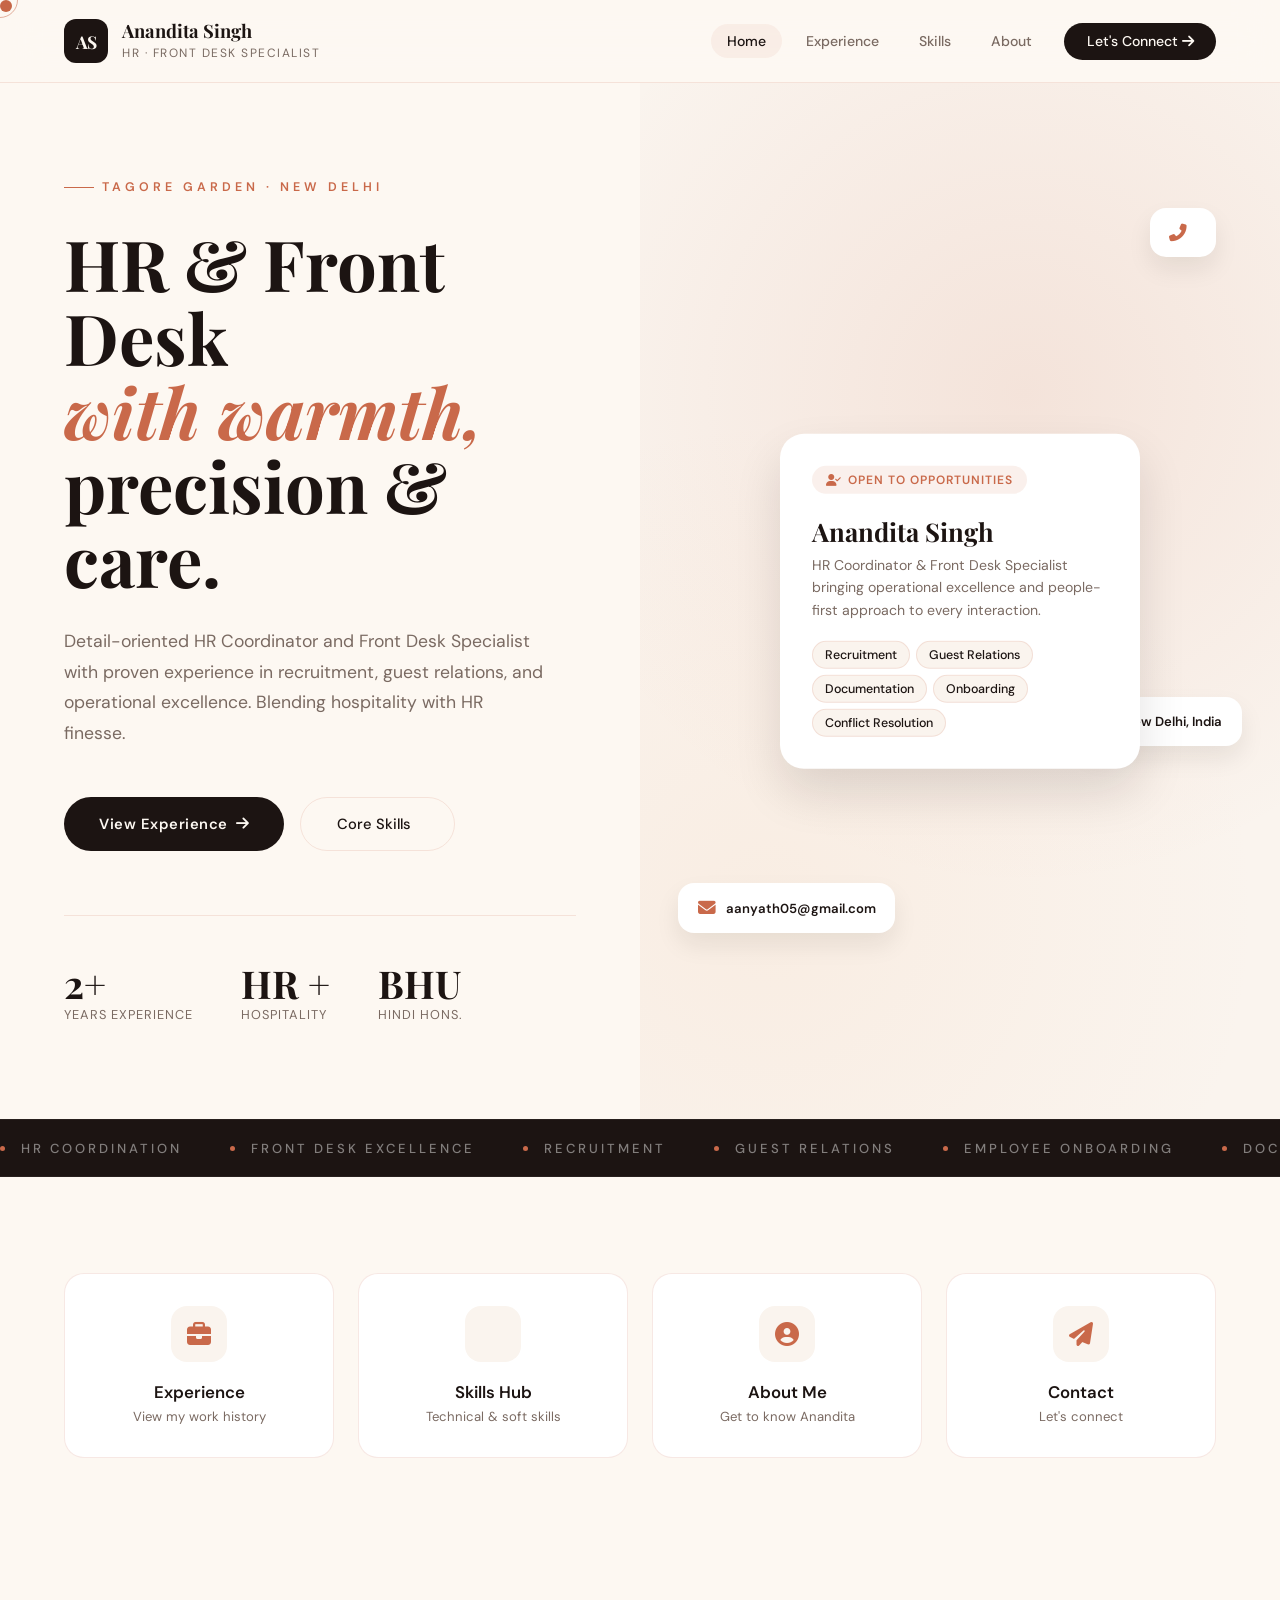
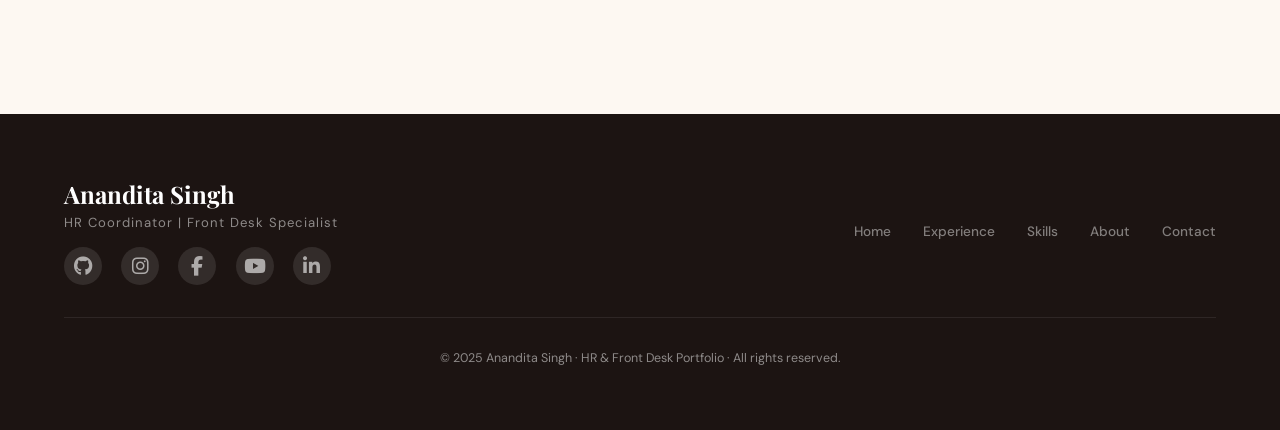
==== index.html @ 4f12a7ea "Add files via upload" ====
<!DOCTYPE html>
<html lang="en">
<head>
    <meta charset="UTF-8">
    <meta name="viewport" content="width=device-width, initial-scale=1.0, user-scalable=yes">
    <title>Anandita Singh · HR & Front Desk Professional</title>
    <link rel="preconnect" href="https://fonts.googleapis.com">
    <link rel="preconnect" href="https://fonts.gstatic.com" crossorigin>
    <link href="https://fonts.googleapis.com/css2?family=Playfair+Display:ital,wght@0,400;0,700;0,900;1,400&family=DM+Sans:wght@300;400;500;600&display=swap" rel="stylesheet">
    <link rel="stylesheet" href="https://cdnjs.cloudflare.com/ajax/libs/font-awesome/6.4.0/css/all.min.css">
    <link rel="stylesheet" href="css/style.css">
    <style>
        /* Enhanced Splash Screen Styles */
        #splash {
            position: fixed;
            inset: 0;
            z-index: 9999;
            background: linear-gradient(135deg, #1c1412 0%, #2a1e1a 50%, #1c1412 100%);
            display: flex;
            align-items: center;
            justify-content: center;
            transition: opacity 1.2s ease, visibility 1.2s ease;
            overflow: hidden;
        }
        
        /* Animated background particles */
        .splash-particles {
            position: absolute;
            width: 100%;
            height: 100%;
            overflow: hidden;
        }
        
        .particle {
            position: absolute;
            background: rgba(201, 105, 74, 0.3);
            border-radius: 50%;
            animation: floatParticle linear infinite;
        }
        
        @keyframes floatParticle {
            0% {
                transform: translateY(100vh) rotate(0deg);
                opacity: 0;
            }
            10% {
                opacity: 0.5;
            }
            90% {
                opacity: 0.5;
            }
            100% {
                transform: translateY(-100vh) rotate(360deg);
                opacity: 0;
            }
        }
        
        .splash-inner {
            text-align: center;
            position: relative;
            z-index: 2;
            animation: containerGlow 2s ease-in-out infinite;
        }
        
        @keyframes containerGlow {
            0%, 100% {
                text-shadow: 0 0 20px rgba(201, 105, 74, 0.3);
            }
            50% {
                text-shadow: 0 0 40px rgba(201, 105, 74, 0.6);
            }
        }
        
        .splash-bg-text {
            font-family: 'Playfair Display', serif;
            font-size: clamp(100px, 20vw, 250px);
            font-weight: 900;
            color: rgba(255, 255, 255, 0.02);
            position: absolute;
            top: 50%;
            left: 50%;
            transform: translate(-50%, -50%);
            white-space: nowrap;
            letter-spacing: -8px;
            user-select: none;
            animation: bgTextPulse 3s ease-in-out infinite;
        }
        
        @keyframes bgTextPulse {
            0%, 100% {
                opacity: 0.3;
                transform: translate(-50%, -50%) scale(1);
            }
            50% {
                opacity: 0.6;
                transform: translate(-50%, -50%) scale(1.05);
            }
        }
        
        .splash-label {
            font-size: 0.85rem;
            letter-spacing: 8px;
            text-transform: uppercase;
            color: var(--blush);
            margin-bottom: 1.5rem;
            opacity: 0;
            animation: fadeUpSlide 0.8s 0.3s forwards, labelGlow 2s 1s ease-in-out infinite;
            position: relative;
            display: inline-block;
        }
        
        @keyframes labelGlow {
            0%, 100% {
                text-shadow: 0 0 5px rgba(242, 196, 160, 0.5);
            }
            50% {
                text-shadow: 0 0 20px rgba(242, 196, 160, 0.8);
            }
        }
        
        .splash-name {
            font-family: 'Playfair Display', serif;
            font-size: clamp(2.8rem, 7vw, 5.5rem);
            font-weight: 700;
            color: white;
            line-height: 1.1;
            opacity: 0;
            animation: fadeUpSlide 0.8s 0.6s forwards;
            position: relative;
        }
        
        .splash-name em {
            font-style: italic;
            color: var(--rose);
            position: relative;
            display: inline-block;
            animation: nameEmphasis 1.5s ease-in-out infinite;
        }
        
        @keyframes nameEmphasis {
            0%, 100% {
                text-shadow: 0 0 5px var(--rose);
            }
            50% {
                text-shadow: 0 0 20px var(--rose);
            }
        }
        
        .splash-role {
            font-size: 1.1rem;
            color: rgba(255, 255, 255, 0.6);
            margin-top: 1rem;
            letter-spacing: 3px;
            opacity: 0;
            animation: fadeUpSlide 0.8s 0.9s forwards;
            font-weight: 400;
        }
        
        .splash-bar {
            width: 60px;
            height: 2px;
            background: linear-gradient(90deg, var(--blush), var(--terracotta));
            margin: 2rem auto 0;
            opacity: 0;
            animation: fadeUpSlide 0.5s 1.1s forwards, expandBar 1.2s 1.2s forwards;
            border-radius: 2px;
        }
        
        @keyframes expandBar {
            to {
                width: 320px;
                background: linear-gradient(90deg, var(--terracotta), var(--rose));
            }
        }
        
        @keyframes fadeUpSlide {
            from {
                opacity: 0;
                transform: translateY(30px);
            }
            to {
                opacity: 1;
                transform: translateY(0);
            }
        }
        
        /* Decorative circles */
        .splash-circle {
            position: absolute;
            border-radius: 50%;
            background: radial-gradient(circle, rgba(201, 105, 74, 0.2) 0%, transparent 70%);
            animation: circlePulse 3s ease-in-out infinite;
        }
        
        .circle-1 {
            width: 300px;
            height: 300px;
            top: -150px;
            left: -150px;
            animation-delay: 0s;
        }
        
        .circle-2 {
            width: 500px;
            height: 500px;
            bottom: -250px;
            right: -250px;
            animation-delay: 1s;
        }
        
        .circle-3 {
            width: 200px;
            height: 200px;
            top: 50%;
            left: 50%;
            transform: translate(-50%, -50%);
            animation-delay: 0.5s;
        }
        
        @keyframes circlePulse {
            0%, 100% {
                opacity: 0.3;
                transform: scale(1);
            }
            50% {
                opacity: 0.6;
                transform: scale(1.1);
            }
        }
        
        /* Loading indicator */
        .splash-loader {
            position: absolute;
            bottom: 15%;
            left: 50%;
            transform: translateX(-50%);
            display: flex;
            gap: 8px;
            opacity: 0;
            animation: fadeUpSlide 0.5s 1.4s forwards;
        }
        
        .loader-dot {
            width: 8px;
            height: 8px;
            background: var(--terracotta);
            border-radius: 50%;
            animation: loaderBounce 1.4s ease-in-out infinite;
        }
        
        .loader-dot:nth-child(1) {
            animation-delay: 0s;
        }
        
        .loader-dot:nth-child(2) {
            animation-delay: 0.2s;
        }
        
        .loader-dot:nth-child(3) {
            animation-delay: 0.4s;
        }
        
        @keyframes loaderBounce {
            0%, 80%, 100% {
                transform: scale(0.6);
                opacity: 0.5;
            }
            40% {
                transform: scale(1);
                opacity: 1;
            }
        }
        
        /* Footer Social Icons Styles */
        .footer-social {
            display: flex;
            gap: 1.2rem;
            margin-top: 1rem;
        }
        
        .footer-social-icon {
            width: 38px;
            height: 38px;
            background: rgba(255, 255, 255, 0.1);
            border-radius: 50%;
            display: flex;
            align-items: center;
            justify-content: center;
            font-size: 1.2rem;
            text-decoration: none;
            transition: all 0.3s ease;
            color: rgba(255, 255, 255, 0.6);
            position: relative;
            overflow: hidden;
        }
        
        .footer-social-icon::before {
            content: '';
            position: absolute;
            width: 100%;
            height: 100%;
            background: linear-gradient(135deg, var(--terracotta), var(--rose));
            top: 0;
            left: -100%;
            transition: left 0.3s ease;
            z-index: 0;
        }
        
        .footer-social-icon:hover::before {
            left: 0;
        }
        
        .footer-social-icon i {
            position: relative;
            z-index: 1;
            transition: all 0.3s ease;
        }
        
        .footer-social-icon:hover {
            transform: translateY(-3px);
            color: white;
        }
        
        .footer-social-icon:hover i {
            transform: scale(1.1);
        }
        
        .footer-social-icon.instagram:hover {
            box-shadow: 0 5px 15px rgba(225, 48, 108, 0.3);
        }
        
        .footer-social-icon.facebook:hover {
            box-shadow: 0 5px 15px rgba(24, 119, 242, 0.3);
        }
        
        .footer-social-icon.youtube:hover {
            box-shadow: 0 5px 15px rgba(255, 0, 0, 0.3);
        }
        
        .footer-social-icon.github:hover {
            box-shadow: 0 5px 15px rgba(255, 255, 255, 0.3);
        }
        
        @keyframes pulse {
            0%, 100% {
                transform: scale(1);
            }
            50% {
                transform: scale(1.05);
            }
        }
        
        .footer-social-icon {
            animation: pulse 2s ease-in-out infinite;
        }
        
        .footer-social-icon:nth-child(1) {
            animation-delay: 0s;
        }
        
        .footer-social-icon:nth-child(2) {
            animation-delay: 0.2s;
        }
        
        .footer-social-icon:nth-child(3) {
            animation-delay: 0.4s;
        }
        
        .footer-social-icon:nth-child(4) {
            animation-delay: 0.6s;
        }
        
        .footer-social-icon:hover {
            animation: none;
        }
        
        @media (max-width: 768px) {
            .footer-social {
                justify-content: center;
                margin-top: 1rem;
            }
            
            .footer-social-icon {
                width: 35px;
                height: 35px;
                font-size: 1rem;
            }
            
            .splash-label {
                letter-spacing: 5px;
                font-size: 0.7rem;
            }
            
            .splash-role {
                font-size: 0.9rem;
                letter-spacing: 2px;
            }
        }
    </style>
</head>
<body>
    <div class="cursor" id="cursor"></div>
    <div class="cursor-follower" id="follower"></div>

    <!-- Enhanced Splash Screen -->
    <div id="splash">
        <!-- Animated Particles -->
        <div class="splash-particles" id="particles"></div>
        
        <!-- Decorative Circles -->
        <div class="splash-circle circle-1"></div>
        <div class="splash-circle circle-2"></div>
        <div class="splash-circle circle-3"></div>
        
        <div class="splash-inner">
            <div class="splash-bg-text">HR</div>
            <div class="splash-label">✨ HR & Front Desk Specialist ✨</div>
            <h1 class="splash-name">Anandita <em>Singh</em></h1>
            <p class="splash-role">HR Coordinator · Front Desk Professional</p>
            <div class="splash-bar"></div>
        </div>
        
        <!-- Loading Indicator -->
        <div class="splash-loader">
            <div class="loader-dot"></div>
            <div class="loader-dot"></div>
            <div class="loader-dot"></div>
        </div>
    </div>

    <header>
        <div class="header-logo">
            <div class="logo-mark">AS</div>
            <div class="logo-info">
                <h1>Anandita Singh</h1>
                <span>HR · Front Desk Specialist</span>
            </div>
        </div>
        <nav>
            <a href="index.html" class="active">Home</a>
            <a href="pages/experience.html">Experience</a>
            <a href="pages/skills.html">Skills</a>
            <a href="pages/about.html">About</a>
            <a href="pages/contact.html" class="nav-cta">Let's Connect <i class="fas fa-arrow-right"></i></a>
        </nav>
    </header>

    <main>
        <section class="hero">
            <div class="hero-left">
                <div class="hero-eyebrow">Tagore Garden · New Delhi</div>
                <h1 class="hero-title">
                    HR & Front Desk<br><em>with warmth,</em><br>precision & care.
                </h1>
                <p class="hero-desc">
                    Detail-oriented HR Coordinator and Front Desk Specialist with proven experience in recruitment, guest relations, and operational excellence. Blending hospitality with HR finesse.
                </p>
                <div class="hero-actions">
                    <a href="pages/experience.html" class="btn-primary">
                        View Experience <i class="fas fa-arrow-right"></i>
                    </a>
                    <a href="pages/skills.html" class="btn-ghost">
                        Core Skills <i class="fas fa-sparkles"></i>
                    </a>
                </div>
                <div class="hero-stats">
                    <div class="stat-item">
                        <div class="stat-num">2+</div>
                        <div class="stat-label">Years Experience</div>
                    </div>
                    <div class="stat-item">
                        <div class="stat-num">HR +</div>
                        <div class="stat-label">Hospitality</div>
                    </div>
                    <div class="stat-item">
                        <div class="stat-num">BHU</div>
                        <div class="stat-label">Hindi Hons.</div>
                    </div>
                </div>
            </div>
            <div class="hero-right">
                <div class="hero-pattern"></div>
                <div class="floating-badge fb-1">
                    <i class="fas fa-phone-alt"></i> <anaditasingh class="hr"></anaditasingh>
                </div>
                <div class="floating-badge fb-2">
                    <i class="fas fa-envelope"></i> aanyath05@gmail.com
                </div>
                <div class="floating-badge fb-3">
                    <i class="fas fa-map-marker-alt"></i> New Delhi, India
                </div>
                <div class="hero-card-stack">
                    <div class="hero-card">
                        <div class="hero-card-tag">
                            <i class="fas fa-user-check"></i> Open to opportunities
                        </div>
                        <h3>Anandita Singh</h3>
                        <p>HR Coordinator & Front Desk Specialist bringing operational excellence and people-first approach to every interaction.</p>
                        <div class="hero-card-chips">
                            <span class="chip">Recruitment</span>
                            <span class="chip">Guest Relations</span>
                            <span class="chip">Documentation</span>
                            <span class="chip">Onboarding</span>
                            <span class="chip">Conflict Resolution</span>
                        </div>
                    </div>
                </div>
            </div>
        </section>

        <div class="marquee-wrap">
            <div class="marquee-track">
                <span class="marquee-item"><span class="marquee-dot"></span> HR Coordination</span>
                <span class="marquee-item"><span class="marquee-dot"></span> Front Desk Excellence</span>
                <span class="marquee-item"><span class="marquee-dot"></span> Recruitment</span>
                <span class="marquee-item"><span class="marquee-dot"></span> Guest Relations</span>
                <span class="marquee-item"><span class="marquee-dot"></span> Employee Onboarding</span>
                <span class="marquee-item"><span class="marquee-dot"></span> Documentation</span>
                <span class="marquee-item"><span class="marquee-dot"></span> Conflict Resolution</span>
                <span class="marquee-item"><span class="marquee-dot"></span> Social Media Management</span>
                <span class="marquee-item"><span class="marquee-dot"></span> HR Coordination</span>
                <span class="marquee-item"><span class="marquee-dot"></span> Front Desk Excellence</span>
            </div>
        </div>

        <div class="section">
            <div class="quick-nav">
                <a href="pages/experience.html" class="qnav-card">
                    <div class="qnav-icon"><i class="fas fa-briefcase"></i></div>
                    <h3>Experience</h3>
                    <p>View my work history</p>
                </a>
                <a href="pages/skills.html" class="qnav-card">
                    <div class="qnav-icon"><i class="fas fa-chart-network"></i></div>
                    <h3>Skills Hub</h3>
                    <p>Technical & soft skills</p>
                </a>
                <a href="pages/about.html" class="qnav-card">
                    <div class="qnav-icon"><i class="fas fa-user-circle"></i></div>
                    <h3>About Me</h3>
                    <p>Get to know Anandita</p>
                </a>
                <a href="pages/contact.html" class="qnav-card">
                    <div class="qnav-icon"><i class="fas fa-paper-plane"></i></div>
                    <h3>Contact</h3>
                    <p>Let's connect</p>
                </a>
            </div>
        </div>
    </main>

    <footer>
        <div class="footer-inner">
            <div class="footer-brand">
                <h3>Anandita Singh</h3>
                <p>HR Coordinator | Front Desk Specialist</p>
                <div class="footer-social">
                    <a href="https://github.com/hr-anandita" target="_blank" class="footer-social-icon github">
                        <i class="fab fa-github"></i>
                    </a>
                    <a href="https://www.instagram.com/aanya_rajvansh" target="_blank" class="footer-social-icon instagram">
                        <i class="fab fa-instagram"></i>
                    </a>
                    <a href="https://facebook.com/anandita.hr" target="_blank" class="footer-social-icon facebook">
                        <i class="fab fa-facebook-f"></i>
                    </a>
                    <a href="https://www.youtube.com/@aanya_rajvansh" target="_blank" class="footer-social-icon youtube">
                        <i class="fab fa-youtube"></i>
                    </a>
                    <a href="https://in.linkedin.com/in/aanya-rajvansh-73594425a" target="_blank" class="footer-social-icon linkedin">
                        <i class="fab fa-linkedin-in"></i>  
                    </a>
                </div>
            </div>
            <div class="footer-links">
                <a href="index.html">Home</a>
                <a href="pages/experience.html">Experience</a>
                <a href="pages/skills.html">Skills</a>
                <a href="pages/about.html">About</a>
                <a href="pages/contact.html">Contact</a>
            </div>
        </div>
        <p class="footer-copy">© 2025 Anandita Singh · HR & Front Desk Portfolio · All rights reserved.</p>
    </footer>

    <script src="js/main.js"></script>
    <script>
        // Create animated particles
        function createParticles() {
            const particlesContainer = document.getElementById('particles');
            if (!particlesContainer) return;
            
            const particleCount = 50;
            
            for (let i = 0; i < particleCount; i++) {
                const particle = document.createElement('div');
                particle.classList.add('particle');
                
                const size = Math.random() * 6 + 2;
                const left = Math.random() * 100;
                const duration = Math.random() * 10 + 5;
                const delay = Math.random() * 5;
                
                particle.style.cssText = `
                    width: ${size}px;
                    height: ${size}px;
                    left: ${left}%;
                    animation-duration: ${duration}s;
                    animation-delay: ${delay}s;
                    background: rgba(201, 105, 74, ${Math.random() * 0.4 + 0.1});
                `;
                
                particlesContainer.appendChild(particle);
            }
        }
        
        // Call when page loads
        document.addEventListener('DOMContentLoaded', createParticles);
        
        // Update splash timeout to match enhanced animation
        setTimeout(() => {
            document.body.classList.add('loaded');
        }, 2800);
    </script>
</body>
</html>
---- css/style.css ----
:root {
    --cream: #fdf8f2;
    --blush: #f2c4a0;
    --terracotta: #c9694a;
    --rose: #e8a08a;
    --ink: #1c1412;
    --muted: #7a6a62;
    --soft-bg: #faf4ee;
    --border: rgba(201, 105, 74, 0.15);
    --shadow-sm: 0 4px 12px rgba(28, 20, 18, 0.05);
    --shadow-md: 0 12px 24px rgba(28, 20, 18, 0.08);
    --shadow-lg: 0 24px 48px rgba(28, 20, 18, 0.12);
    --transition: all 0.3s cubic-bezier(0.4, 0, 0.2, 1);
}

* {
    margin: 0;
    padding: 0;
    box-sizing: border-box;
}

html {
    scroll-behavior: smooth;
}

body {
    background: var(--cream);
    color: var(--ink);
    font-family: 'DM Sans', sans-serif;
    overflow-x: hidden;
    cursor: none;
    opacity: 0;
    transition: opacity 0.5s ease;
}

body.loaded {
    opacity: 1;
}

/* Custom Cursor */
.cursor {
    width: 12px;
    height: 12px;
    background: var(--terracotta);
    border-radius: 50%;
    position: fixed;
    z-index: 99999;
    pointer-events: none;
    transition: transform 0.15s ease;
    mix-blend-mode: multiply;
}

.cursor-follower {
    width: 36px;
    height: 36px;
    border: 1.5px solid var(--terracotta);
    border-radius: 50%;
    position: fixed;
    z-index: 99998;
    pointer-events: none;
    transition: all 0.25s ease;
    opacity: 0.5;
}

/* Loading Animation */
#splash {
    position: fixed;
    inset: 0;
    z-index: 9999;
    background: var(--ink);
    display: flex;
    align-items: center;
    justify-content: center;
    transition: opacity 1s ease, visibility 1s ease;
}

.splash-inner {
    text-align: center;
    position: relative;
}

.splash-bg-text {
    font-family: 'Playfair Display', serif;
    font-size: clamp(80px, 18vw, 220px);
    font-weight: 900;
    color: rgba(255, 255, 255, 0.03);
    position: absolute;
    top: 50%;
    left: 50%;
    transform: translate(-50%, -50%);
    white-space: nowrap;
    letter-spacing: -5px;
    user-select: none;
}

.splash-label {
    font-size: 0.75rem;
    letter-spacing: 6px;
    text-transform: uppercase;
    color: var(--blush);
    margin-bottom: 1.5rem;
    opacity: 0;
    animation: fadeUp 0.8s 0.3s forwards;
}

.splash-name {
    font-family: 'Playfair Display', serif;
    font-size: clamp(2.5rem, 6vw, 5rem);
    font-weight: 700;
    color: white;
    line-height: 1.1;
    opacity: 0;
    animation: fadeUp 0.8s 0.6s forwards;
}

.splash-name em {
    font-style: italic;
    color: var(--rose);
}

.splash-role {
    font-size: 1rem;
    color: rgba(255, 255, 255, 0.5);
    margin-top: 1rem;
    letter-spacing: 2px;
    opacity: 0;
    animation: fadeUp 0.8s 0.9s forwards;
}

.splash-bar {
    width: 60px;
    height: 2px;
    background: var(--blush);
    margin: 2rem auto 0;
    opacity: 0;
    animation: fadeUp 0.5s 1.1s forwards, expandBar 1.2s 1.2s forwards;
}

@keyframes expandBar {
    to {
        width: 280px;
        background: var(--terracotta);
    }
}

@keyframes fadeUp {
    from {
        opacity: 0;
        transform: translateY(20px);
    }
    to {
        opacity: 1;
        transform: translateY(0);
    }
}

body.loaded #splash {
    opacity: 0;
    visibility: hidden;
}

/* Header */
header {
    position: sticky;
    top: 0;
    z-index: 500;
    padding: 1.2rem 4rem;
    display: flex;
    align-items: center;
    justify-content: space-between;
    background: rgba(253, 248, 242, 0.85);
    backdrop-filter: blur(20px);
    border-bottom: 1px solid var(--border);
}

.header-logo {
    display: flex;
    align-items: center;
    gap: 14px;
    cursor: pointer;
}

.logo-mark {
    width: 44px;
    height: 44px;
    background: var(--ink);
    border-radius: 12px;
    display: flex;
    align-items: center;
    justify-content: center;
    font-family: 'Playfair Display', serif;
    font-size: 1.1rem;
    color: var(--cream);
    font-weight: 700;
    letter-spacing: -1px;
}

.logo-info h1 {
    font-family: 'Playfair Display', serif;
    font-size: 1.15rem;
    font-weight: 700;
    color: var(--ink);
    line-height: 1.1;
}

.logo-info span {
    font-size: 0.75rem;
    color: var(--muted);
    letter-spacing: 1.5px;
    text-transform: uppercase;
}

nav {
    display: flex;
    align-items: center;
    gap: 0.5rem;
    flex-wrap: wrap;
}

nav a {
    text-decoration: none;
    color: var(--muted);
    font-size: 0.88rem;
    padding: 0.5rem 1rem;
    border-radius: 40px;
    transition: var(--transition);
    font-weight: 500;
}

nav a:hover,
nav a.active {
    color: var(--ink);
    background: rgba(201, 105, 74, 0.08);
}

.nav-cta {
    background: var(--ink) !important;
    color: var(--cream) !important;
    padding: 0.6rem 1.4rem !important;
    border-radius: 40px;
    margin-left: 0.5rem;
}

.nav-cta:hover {
    background: var(--terracotta) !important;
    transform: translateY(-2px);
}

.mobile-menu-btn {
    display: none;
    background: none;
    border: none;
    font-size: 1.5rem;
    color: var(--ink);
    cursor: pointer;
    padding: 0.5rem;
}

/* Main Content */
main {
    min-height: calc(100vh - 200px);
    animation: pageFadeIn 0.5s ease;
}

@keyframes pageFadeIn {
    from {
        opacity: 0;
        transform: translateY(20px);
    }
    to {
        opacity: 1;
        transform: translateY(0);
    }
}

/* Hero Section */
.hero {
    min-height: 85vh;
    display: grid;
    grid-template-columns: 1fr 1fr;
    gap: 0;
    overflow: hidden;
    position: relative;
}

.hero-left {
    padding: 6rem 4rem;
    display: flex;
    flex-direction: column;
    justify-content: center;
    position: relative;
    z-index: 2;
}

.hero-eyebrow {
    display: inline-flex;
    align-items: center;
    gap: 8px;
    font-size: 0.78rem;
    letter-spacing: 4px;
    text-transform: uppercase;
    color: var(--terracotta);
    font-weight: 600;
    margin-bottom: 2rem;
}

.hero-eyebrow::before {
    content: '';
    width: 30px;
    height: 1.5px;
    background: var(--terracotta);
}

.hero-title {
    font-family: 'Playfair Display', serif;
    font-size: clamp(3rem, 5.5vw, 5.5rem);
    font-weight: 700;
    line-height: 1.05;
    color: var(--ink);
    margin-bottom: 1.8rem;
}

.hero-title em {
    font-style: italic;
    color: var(--terracotta);
}

.hero-desc {
    font-size: 1.1rem;
    line-height: 1.75;
    color: var(--muted);
    max-width: 480px;
    margin-bottom: 3rem;
}

.hero-actions {
    display: flex;
    gap: 1rem;
    flex-wrap: wrap;
}

.btn-primary {
    background: var(--ink);
    color: var(--cream);
    padding: 1rem 2.2rem;
    border-radius: 50px;
    text-decoration: none;
    font-weight: 600;
    font-size: 0.92rem;
    letter-spacing: 0.5px;
    transition: var(--transition);
    display: inline-flex;
    align-items: center;
    gap: 8px;
    border: none;
    cursor: pointer;
}

.btn-primary:hover {
    background: var(--terracotta);
    transform: translateY(-2px);
    box-shadow: 0 12px 30px rgba(201, 105, 74, 0.3);
}

.btn-ghost {
    border: 1.5px solid var(--border);
    color: var(--ink);
    padding: 1rem 2.2rem;
    border-radius: 50px;
    text-decoration: none;
    font-weight: 500;
    font-size: 0.92rem;
    transition: var(--transition);
    display: inline-flex;
    align-items: center;
    gap: 8px;
    background: transparent;
    cursor: pointer;
}

.btn-ghost:hover {
    border-color: var(--terracotta);
    color: var(--terracotta);
    background: rgba(201, 105, 74, 0.05);
    transform: translateY(-2px);
}

.hero-stats {
    display: flex;
    gap: 3rem;
    margin-top: 4rem;
    padding-top: 3rem;
    border-top: 1px solid var(--border);
}

.stat-num {
    font-family: 'Playfair Display', serif;
    font-size: 2.4rem;
    font-weight: 700;
    color: var(--ink);
    line-height: 1;
}

.stat-label {
    font-size: 0.8rem;
    color: var(--muted);
    margin-top: 4px;
    letter-spacing: 1px;
    text-transform: uppercase;
}

.hero-right {
    position: relative;
    overflow: hidden;
    background: var(--soft-bg);
}

.hero-pattern {
    position: absolute;
    inset: 0;
    background-image: radial-gradient(circle at 60% 30%, rgba(201, 105, 74, 0.12) 0%, transparent 60%),
        radial-gradient(circle at 20% 80%, rgba(242, 196, 160, 0.15) 0%, transparent 50%);
}

.hero-card-stack {
    position: absolute;
    top: 50%;
    left: 50%;
    transform: translate(-50%, -50%);
    width: 360px;
    max-width: 90%;
}

.hero-card {
    background: white;
    border-radius: 24px;
    padding: 2rem;
    box-shadow: var(--shadow-lg);
    position: relative;
}

.hero-card-tag {
    display: inline-flex;
    align-items: center;
    gap: 6px;
    background: rgba(201, 105, 74, 0.1);
    color: var(--terracotta);
    padding: 6px 14px;
    border-radius: 30px;
    font-size: 0.75rem;
    font-weight: 600;
    letter-spacing: 1px;
    text-transform: uppercase;
    margin-bottom: 1.2rem;
}

.hero-card h3 {
    font-family: 'Playfair Display', serif;
    font-size: 1.6rem;
    color: var(--ink);
    margin-bottom: 0.4rem;
}

.hero-card p {
    color: var(--muted);
    font-size: 0.88rem;
    line-height: 1.6;
}

.hero-card-chips {
    display: flex;
    flex-wrap: wrap;
    gap: 6px;
    margin-top: 1.2rem;
}

.chip {
    background: var(--soft-bg);
    color: var(--ink);
    padding: 5px 12px;
    border-radius: 20px;
    font-size: 0.78rem;
    font-weight: 500;
    border: 1px solid var(--border);
}

.floating-badge {
    position: absolute;
    background: white;
    border-radius: 16px;
    padding: 1rem 1.2rem;
    box-shadow: var(--shadow-md);
    display: flex;
    align-items: center;
    gap: 10px;
    font-size: 0.82rem;
    font-weight: 600;
    color: var(--ink);
}

.floating-badge i {
    color: var(--terracotta);
    font-size: 1.1rem;
}

.fb-1 {
    top: 12%;
    right: 10%;
    animation: floatBadge 4s ease-in-out infinite;
}

.fb-2 {
    bottom: 18%;
    left: 6%;
    animation: floatBadge 4s 1.5s ease-in-out infinite;
}

.fb-3 {
    bottom: 36%;
    right: 6%;
    animation: floatBadge 4s 2.5s ease-in-out infinite;
}

@keyframes floatBadge {

    0%,
    100% {
        transform: translateY(0);
    }

    50% {
        transform: translateY(-10px);
    }
}

/* Marquee */
.marquee-wrap {
    overflow: hidden;
    background: var(--ink);
    padding: 1.2rem 0;
    border-top: 1px solid rgba(255, 255, 255, 0.05);
    border-bottom: 1px solid rgba(255, 255, 255, 0.05);
}

.marquee-track {
    display: flex;
    gap: 3rem;
    animation: marquee 25s linear infinite;
    white-space: nowrap;
}

.marquee-item {
    display: flex;
    align-items: center;
    gap: 1rem;
    font-size: 0.82rem;
    letter-spacing: 3px;
    text-transform: uppercase;
    color: rgba(255, 255, 255, 0.45);
    font-weight: 500;
    flex-shrink: 0;
}

.marquee-dot {
    width: 5px;
    height: 5px;
    background: var(--terracotta);
    border-radius: 50%;
    flex-shrink: 0;
}

@keyframes marquee {
    from {
        transform: translateX(0);
    }

    to {
        transform: translateX(-50%);
    }
}

/* Section Styles */
.section {
    padding: 6rem 4rem;
    max-width: 1400px;
    margin: 0 auto;
}

.section-tag {
    display: inline-flex;
    align-items: center;
    gap: 8px;
    font-size: 0.75rem;
    letter-spacing: 4px;
    text-transform: uppercase;
    color: var(--terracotta);
    font-weight: 600;
    margin-bottom: 1rem;
}

.section-tag::before {
    content: '';
    width: 24px;
    height: 1.5px;
    background: var(--terracotta);
}

.section-title {
    font-family: 'Playfair Display', serif;
    font-size: clamp(2rem, 4vw, 3.5rem);
    font-weight: 700;
    color: var(--ink);
    line-height: 1.1;
    margin-bottom: 1rem;
}

.section-title em {
    font-style: italic;
    color: var(--terracotta);
}

.section-subtitle {
    font-size: 1rem;
    color: var(--muted);
    max-width: 500px;
    line-height: 1.7;
}

/* Experience Grid */
.experience-grid {
    display: grid;
    grid-template-columns: repeat(auto-fit, minmax(400px, 1fr));
    gap: 2rem;
    margin-top: 3rem;
}

.exp-card {
    background: white;
    border-radius: 28px;
    padding: 2rem;
    border: 1px solid var(--border);
    transition: var(--transition);
}

.exp-card:hover {
    transform: translateY(-6px);
    box-shadow: var(--shadow-lg);
}

.exp-header {
    display: flex;
    justify-content: space-between;
    align-items: flex-start;
    margin-bottom: 1rem;
    flex-wrap: wrap;
    gap: 1rem;
}

.exp-title {
    font-family: 'Playfair Display', serif;
    font-size: 1.5rem;
    font-weight: 700;
    color: var(--ink);
}

.exp-date {
    font-size: 0.75rem;
    color: var(--terracotta);
    font-weight: 600;
    background: rgba(201, 105, 74, 0.08);
    padding: 4px 12px;
    border-radius: 40px;
}

.exp-company {
    font-size: 0.9rem;
    font-weight: 500;
    color: var(--terracotta);
    margin-bottom: 1rem;
    display: inline-block;
}

.exp-desc {
    color: var(--muted);
    line-height: 1.65;
    font-size: 0.9rem;
    margin-top: 1rem;
    list-style: none;
}

.exp-desc li {
    margin-bottom: 0.6rem;
    display: flex;
    gap: 10px;
    align-items: baseline;
}

.exp-desc li i {
    color: var(--terracotta);
    font-size: 0.7rem;
    margin-top: 0.3rem;
}

/* Skills Dual Layout */
.skills-dual {
    display: grid;
    grid-template-columns: repeat(auto-fit, minmax(350px, 1fr));
    gap: 2rem;
    background: white;
    border-radius: 32px;
    padding: 2rem;
    border: 1px solid var(--border);
    margin-top: 2rem;
}

.skills-col h3 {
    font-family: 'Playfair Display', serif;
    font-size: 1.4rem;
    margin-bottom: 1.2rem;
    color: var(--ink);
}

.skills-list {
    display: flex;
    flex-wrap: wrap;
    gap: 12px;
}

.skill-badge {
    background: var(--soft-bg);
    border: 1px solid var(--border);
    padding: 8px 18px;
    border-radius: 40px;
    font-size: 0.85rem;
    font-weight: 500;
    transition: var(--transition);
    cursor: pointer;
}

.skill-badge:hover {
    background: var(--terracotta);
    color: white;
    border-color: var(--terracotta);
    transform: translateY(-2px);
}

/* About Strip */
.about-strip {
    background: var(--soft-bg);
    border-radius: 32px;
    padding: 4rem;
    display: grid;
    grid-template-columns: 1fr 1fr;
    gap: 4rem;
    align-items: center;
    margin: 0 4rem 6rem;
}

.about-text h2 {
    font-family: 'Playfair Display', serif;
    font-size: 2.5rem;
    line-height: 1.2;
    margin-bottom: 1.2rem;
}

.about-text h2 em {
    font-style: italic;
    color: var(--terracotta);
}

.about-text p {
    color: var(--muted);
    line-height: 1.8;
    margin-bottom: 0.8rem;
    font-size: 0.95rem;
}

.about-highlights {
    display: flex;
    flex-direction: column;
    gap: 1rem;
}

.highlight-item {
    background: white;
    border-radius: 16px;
    padding: 1.2rem 1.5rem;
    display: flex;
    align-items: center;
    gap: 14px;
    border: 1px solid var(--border);
    transition: var(--transition);
}

.highlight-item:hover {
    transform: translateX(8px);
    box-shadow: var(--shadow-sm);
}

.highlight-icon {
    width: 42px;
    height: 42px;
    background: rgba(201, 105, 74, 0.1);
    border-radius: 12px;
    display: flex;
    align-items: center;
    justify-content: center;
    color: var(--terracotta);
    font-size: 1.1rem;
    flex-shrink: 0;
}

.highlight-text strong {
    display: block;
    font-size: 0.92rem;
    color: var(--ink);
    margin-bottom: 2px;
}

.highlight-text span {
    font-size: 0.8rem;
    color: var(--muted);
}

/* Quick Navigation */
.quick-nav {
    display: grid;
    grid-template-columns: repeat(auto-fit, minmax(220px, 1fr));
    gap: 1.5rem;
    margin-bottom: 6rem;
}

.qnav-card {
    background: white;
    border-radius: 20px;
    padding: 2rem 1.5rem;
    text-align: center;
    text-decoration: none;
    color: var(--ink);
    border: 1px solid var(--border);
    transition: var(--transition);
    cursor: pointer;
}

.qnav-card:hover {
    background: var(--ink);
    color: white;
    transform: translateY(-6px);
    box-shadow: var(--shadow-lg);
    border-color: transparent;
}

.qnav-icon {
    width: 56px;
    height: 56px;
    background: var(--soft-bg);
    border-radius: 16px;
    display: flex;
    align-items: center;
    justify-content: center;
    font-size: 1.5rem;
    color: var(--terracotta);
    margin: 0 auto 1.2rem;
    transition: var(--transition);
}

.qnav-card:hover .qnav-icon {
    background: rgba(255, 255, 255, 0.12);
    color: var(--rose);
}

.qnav-card h3 {
    font-size: 1.05rem;
    font-weight: 600;
    margin-bottom: 0.3rem;
}

.qnav-card p {
    font-size: 0.82rem;
    color: var(--muted);
    transition: var(--transition);
}

.qnav-card:hover p {
    color: rgba(255, 255, 255, 0.5);
}

/* Contact Form */
.contact-container {
    display: grid;
    grid-template-columns: 1fr 1fr;
    gap: 4rem;
    margin-top: 3rem;
}

.contact-info {
    background: white;
    border-radius: 32px;
    padding: 2.5rem;
    border: 1px solid var(--border);
}

.contact-detail {
    display: flex;
    align-items: center;
    gap: 1rem;
    padding: 1rem 0;
    border-bottom: 1px solid var(--border);
}

.contact-detail:last-child {
    border-bottom: none;
}

.contact-icon {
    width: 48px;
    height: 48px;
    background: rgba(201, 105, 74, 0.1);
    border-radius: 12px;
    display: flex;
    align-items: center;
    justify-content: center;
    font-size: 1.2rem;
    color: var(--terracotta);
}

.contact-detail h4 {
    font-size: 0.9rem;
    color: var(--muted);
    margin-bottom: 0.2rem;
}

.contact-detail p {
    font-size: 1rem;
    font-weight: 600;
    color: var(--ink);
}

.contact-form {
    background: white;
    border-radius: 32px;
    padding: 2.5rem;
    border: 1px solid var(--border);
}

.form-group {
    margin-bottom: 1.5rem;
}

.form-group input,
.form-group textarea {
    width: 100%;
    padding: 1rem;
    border: 1px solid var(--border);
    border-radius: 12px;
    font-family: 'DM Sans', sans-serif;
    font-size: 0.9rem;
    transition: var(--transition);
    background: var(--soft-bg);
}

.form-group input:focus,
.form-group textarea:focus {
    outline: none;
    border-color: var(--terracotta);
    background: white;
}

.form-group textarea {
    resize: vertical;
    min-height: 120px;
}

/* Footer */
footer {
    background: var(--ink);
    padding: 4rem;
    color: rgba(255, 255, 255, 0.5);
    margin-top: 4rem;
}

.footer-inner {
    max-width: 1400px;
    margin: 0 auto;
    display: flex;
    justify-content: space-between;
    align-items: center;
    flex-wrap: wrap;
    gap: 2rem;
}

.footer-brand h3 {
    font-family: 'Playfair Display', serif;
    font-size: 1.5rem;
    color: white;
    margin-bottom: 0.3rem;
}

.footer-brand p {
    font-size: 0.82rem;
    letter-spacing: 1px;
}

.footer-links {
    display: flex;
    gap: 2rem;
    flex-wrap: wrap;
}

.footer-links a {
    color: rgba(255, 255, 255, 0.45);
    text-decoration: none;
    font-size: 0.85rem;
    transition: var(--transition);
    font-weight: 500;
}

.footer-links a:hover {
    color: var(--rose);
}

.footer-copy {
    font-size: 0.78rem;
    margin-top: 2rem;
    padding-top: 2rem;
    border-top: 1px solid rgba(255, 255, 255, 0.08);
    max-width: 1400px;
    margin: 2rem auto 0;
    text-align: center;
}

/* Responsive Design */
@media (max-width: 1024px) {
    header {
        padding: 1rem 2rem;
    }

    .hero-left {
        padding: 4rem 2rem;
    }

    .section {
        padding: 4rem 2rem;
    }

    .about-strip {
        margin: 0 2rem 4rem;
        padding: 3rem;
    }
}

@media (max-width: 768px) {
    body {
        cursor: auto;
    }

    .cursor,
    .cursor-follower {
        display: none;
    }

    .mobile-menu-btn {
        display: block;
    }

    nav {
        position: fixed;
        top: 0;
        right: -100%;
        width: 80%;
        max-width: 300px;
        height: 100vh;
        background: white;
        flex-direction: column;
        padding: 5rem 2rem;
        box-shadow: var(--shadow-lg);
        transition: var(--transition);
        z-index: 1000;
    }

    nav.active {
        right: 0;
    }

    nav a {
        width: 100%;
        text-align: center;
        padding: 1rem;
    }

    .hero {
        grid-template-columns: 1fr;
    }

    .hero-right {
        height: 400px;
    }

    .hero-left {
        padding: 3rem 1.5rem;
    }

    .hero-stats {
        gap: 2rem;
    }

    .stat-num {
        font-size: 1.8rem;
    }

    .experience-grid {
        grid-template-columns: 1fr;
    }

    .skills-dual {
        grid-template-columns: 1fr;
    }

    .about-strip {
        grid-template-columns: 1fr;
        margin: 0 1.5rem 4rem;
        padding: 2rem;
        gap: 2rem;
    }

    .contact-container {
        grid-template-columns: 1fr;
        gap: 2rem;
    }

    .quick-nav {
        grid-template-columns: repeat(2, 1fr);
    }

    .floating-badge {
        display: none;
    }

    .hero-card-stack {
        width: 90%;
    }
}

@media (max-width: 480px) {
    header {
        padding: 1rem;
    }

    .logo-info h1 {
        font-size: 0.9rem;
    }

    .logo-info span {
        font-size: 0.65rem;
    }

    .section {
        padding: 3rem 1rem;
    }

    .hero-title {
        font-size: 2.5rem;
    }

    .hero-desc {
        font-size: 1rem;
    }

    .btn-primary,
    .btn-ghost {
        padding: 0.8rem 1.5rem;
        font-size: 0.85rem;
    }

    .quick-nav {
        grid-template-columns: 1fr;
    }

    .exp-title {
        font-size: 1.2rem;
    }

    .about-text h2 {
        font-size: 1.8rem;
    }

    .footer-inner {
        flex-direction: column;
        text-align: center;
    }
}

/* Animation Classes */
.fade-up {
    opacity: 0;
    transform: translateY(30px);
    transition: opacity 0.6s ease, transform 0.6s ease;
}

.fade-up.visible {
    opacity: 1;
    transform: translateY(0);
}

/* Loading Animation for Page Transitions */
.page-transition {
    animation: pageFadeIn 0.5s ease;
}
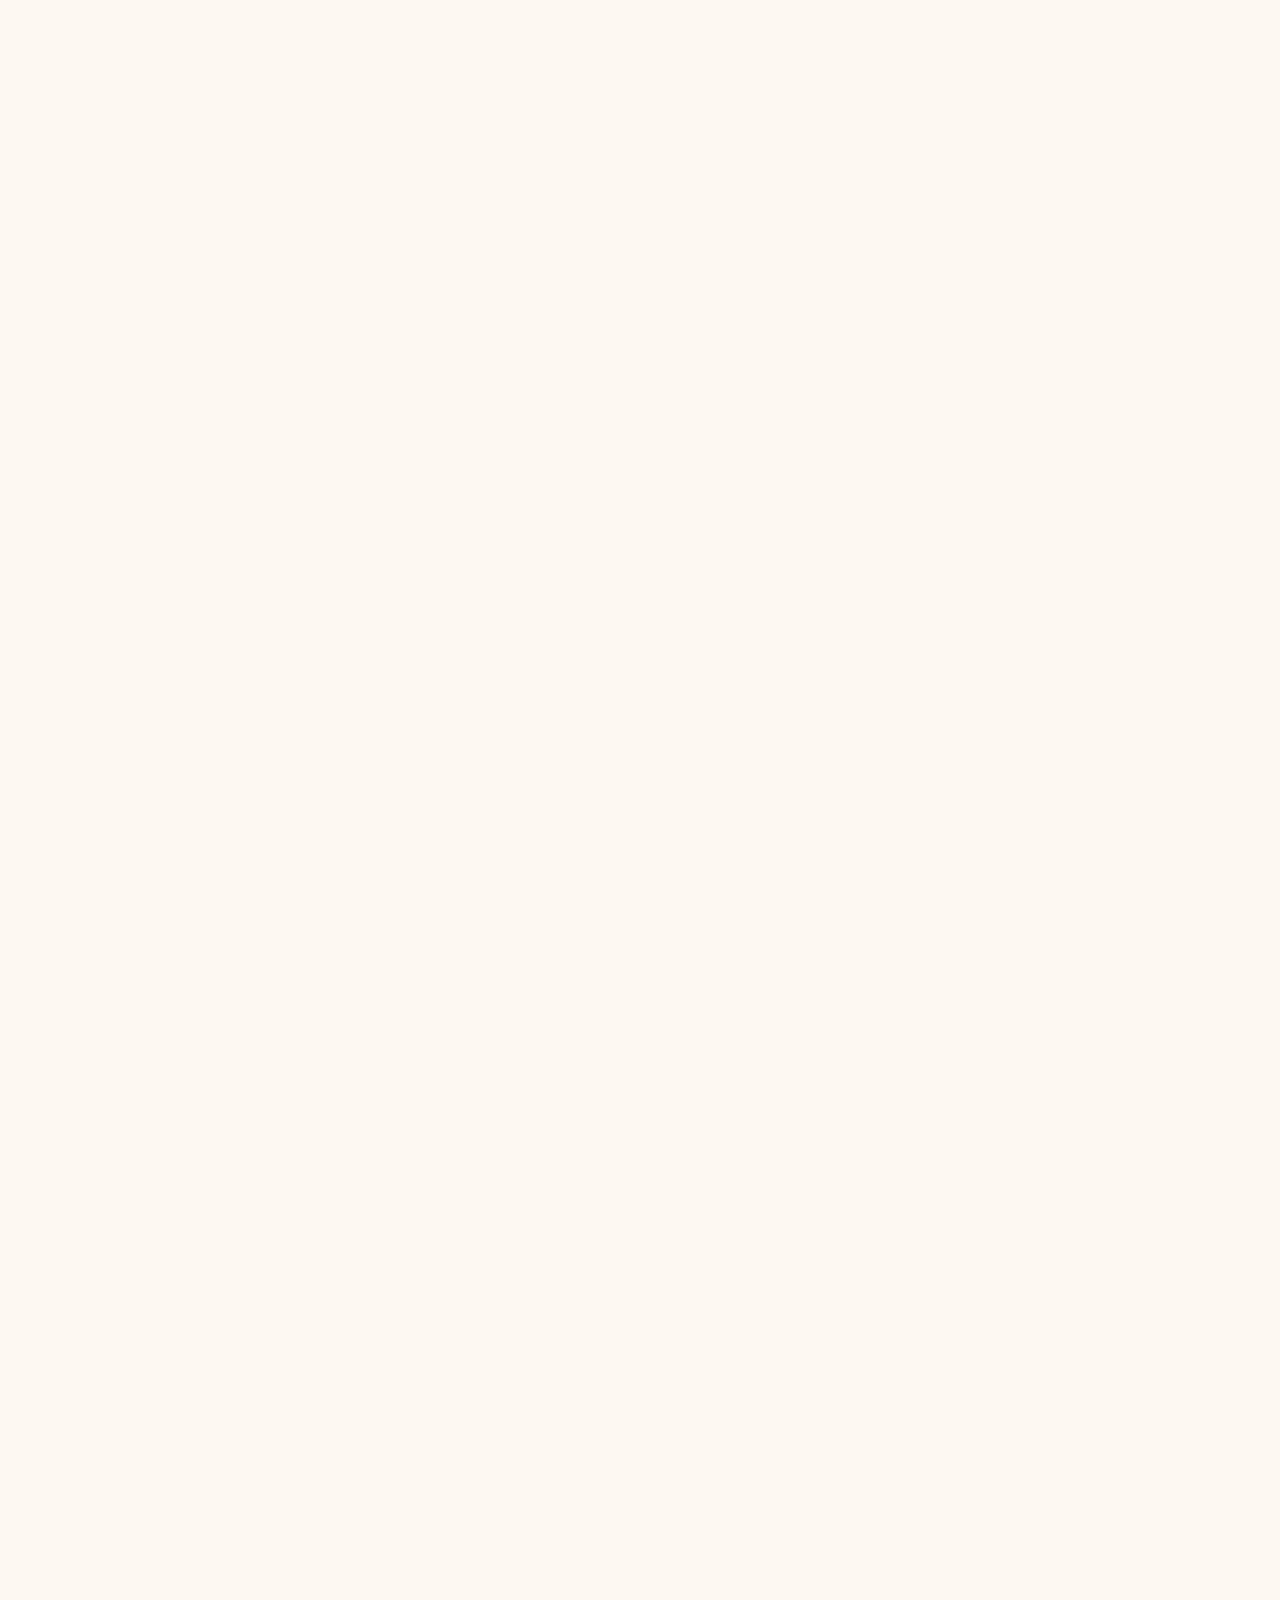
==== commit 01a5f0a1: "Update index.html" ====
--- a/index.html
+++ b/index.html
@@ -3,6 +3,7 @@
 <head>
     <meta charset="UTF-8">
     <meta name="viewport" content="width=device-width, initial-scale=1.0, user-scalable=yes">
+   <img src="https://icons8.com/icon/63807/website" alt="icon" width="30">
     <title>Anandita Singh · HR & Front Desk Professional</title>
     <link rel="preconnect" href="https://fonts.googleapis.com">
     <link rel="preconnect" href="https://fonts.gstatic.com" crossorigin>
@@ -623,4 +624,4 @@
         }, 2800);
     </script>
 </body>
-</html>+</html>
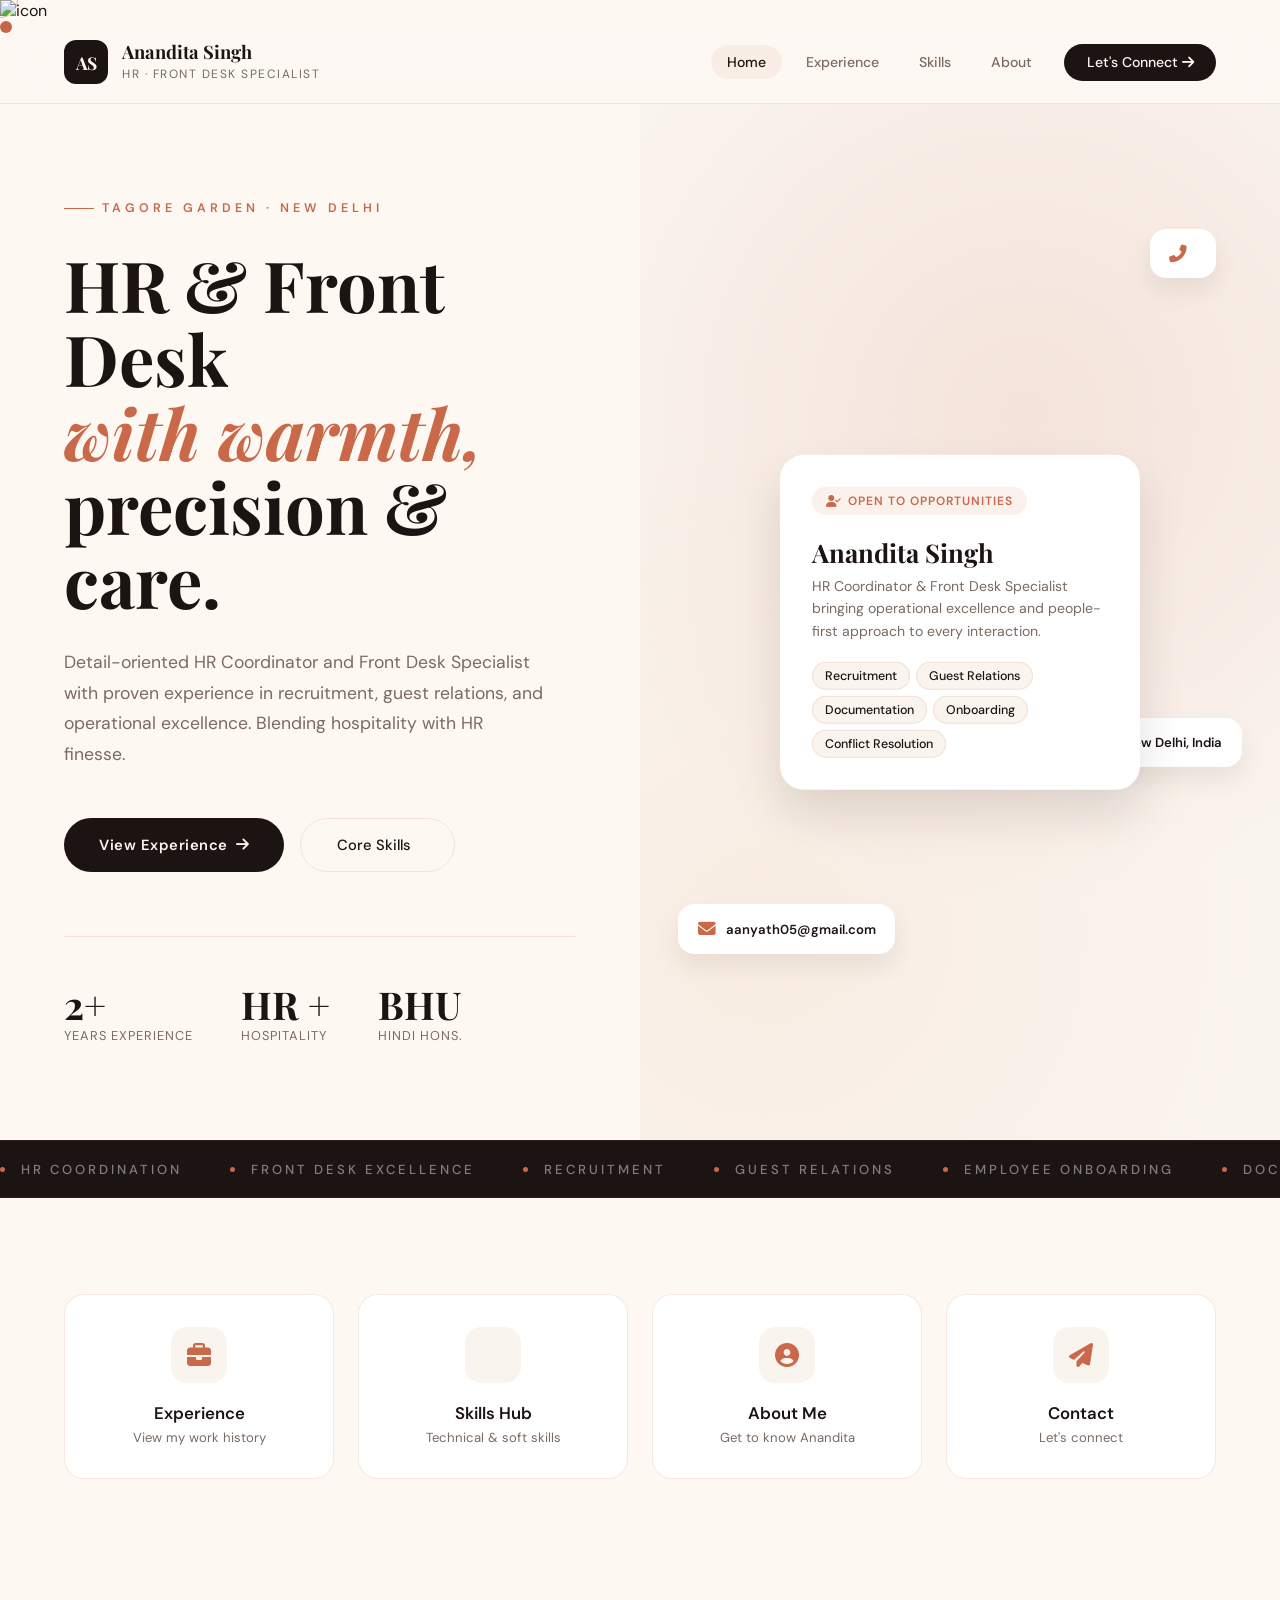
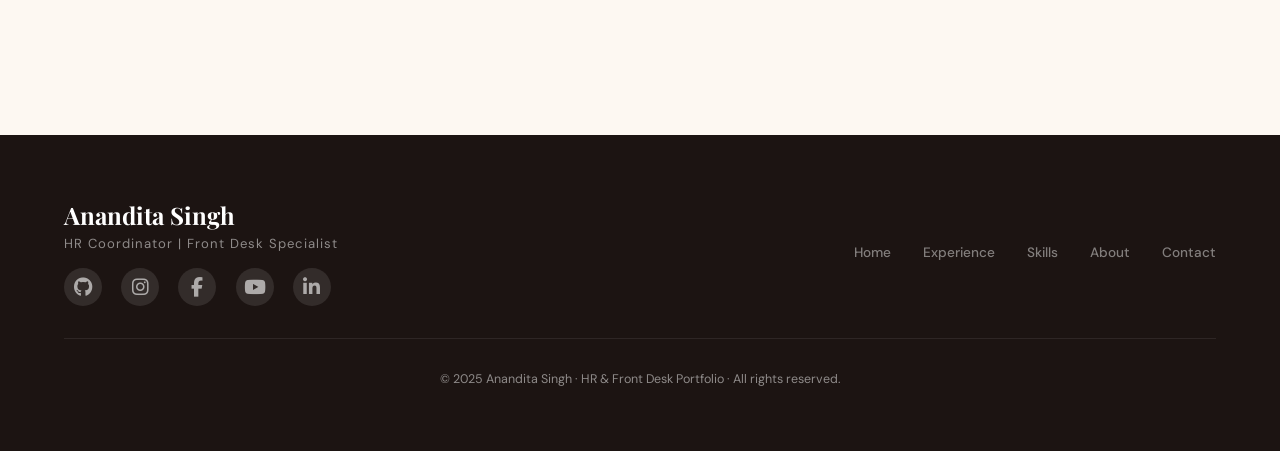
==== commit a87874cb: "Update index.html" ====
--- a/index.html
+++ b/index.html
@@ -5,6 +5,7 @@
     <meta name="viewport" content="width=device-width, initial-scale=1.0, user-scalable=yes">
    <img src="https://icons8.com/icon/63807/website" alt="icon" width="30">
     <title>Anandita Singh · HR & Front Desk Professional</title>
+     <link rel="icon" href="https://img.icons8.com/?size=100&id=vOekuLVCr0Rc&format=png&color=000000" type="image/png">
     <link rel="preconnect" href="https://fonts.googleapis.com">
     <link rel="preconnect" href="https://fonts.gstatic.com" crossorigin>
     <link href="https://fonts.googleapis.com/css2?family=Playfair+Display:ital,wght@0,400;0,700;0,900;1,400&family=DM+Sans:wght@300;400;500;600&display=swap" rel="stylesheet">
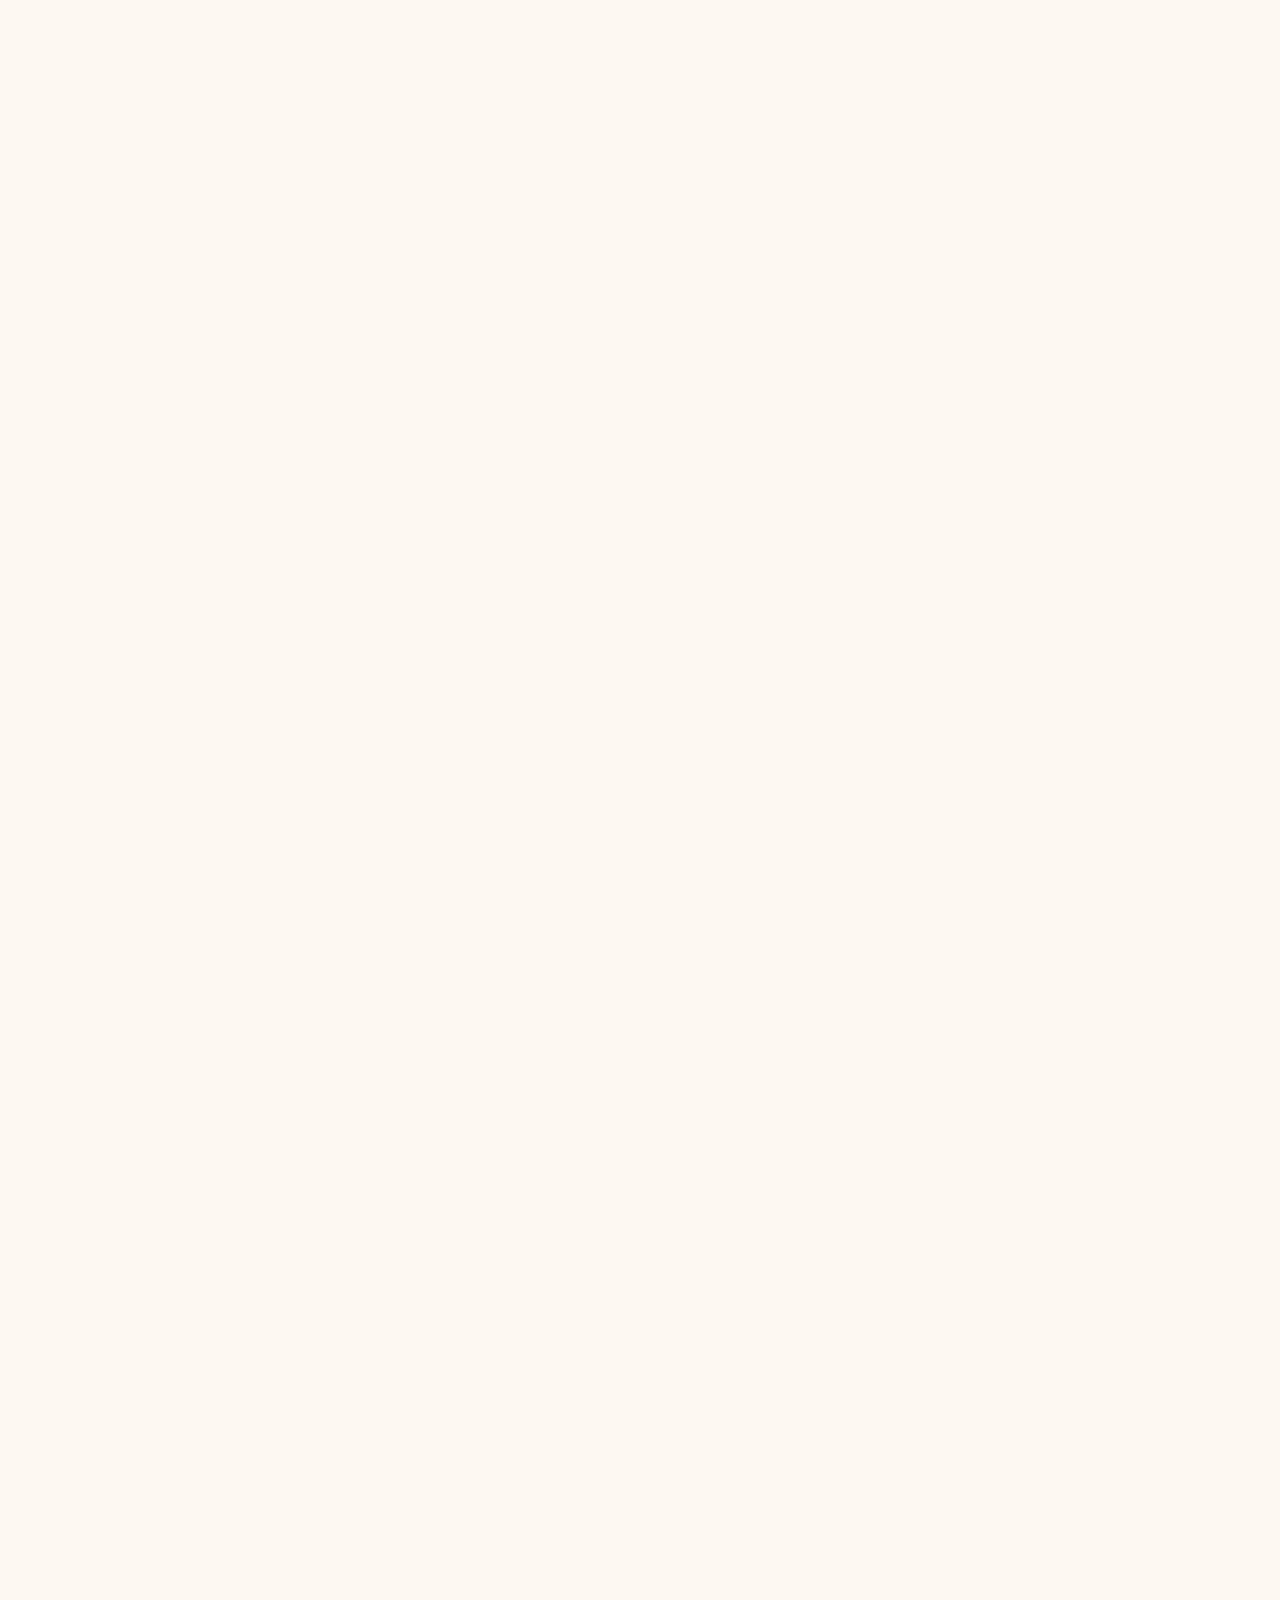
==== commit 16ebcba7: "Update index.html" ====
--- a/index.html
+++ b/index.html
@@ -3,7 +3,7 @@
 <head>
     <meta charset="UTF-8">
     <meta name="viewport" content="width=device-width, initial-scale=1.0, user-scalable=yes">
-   <img src="https://icons8.com/icon/63807/website" alt="icon" width="30">
+ 
     <title>Anandita Singh · HR & Front Desk Professional</title>
      <link rel="icon" href="https://img.icons8.com/?size=100&id=vOekuLVCr0Rc&format=png&color=000000" type="image/png">
     <link rel="preconnect" href="https://fonts.googleapis.com">
